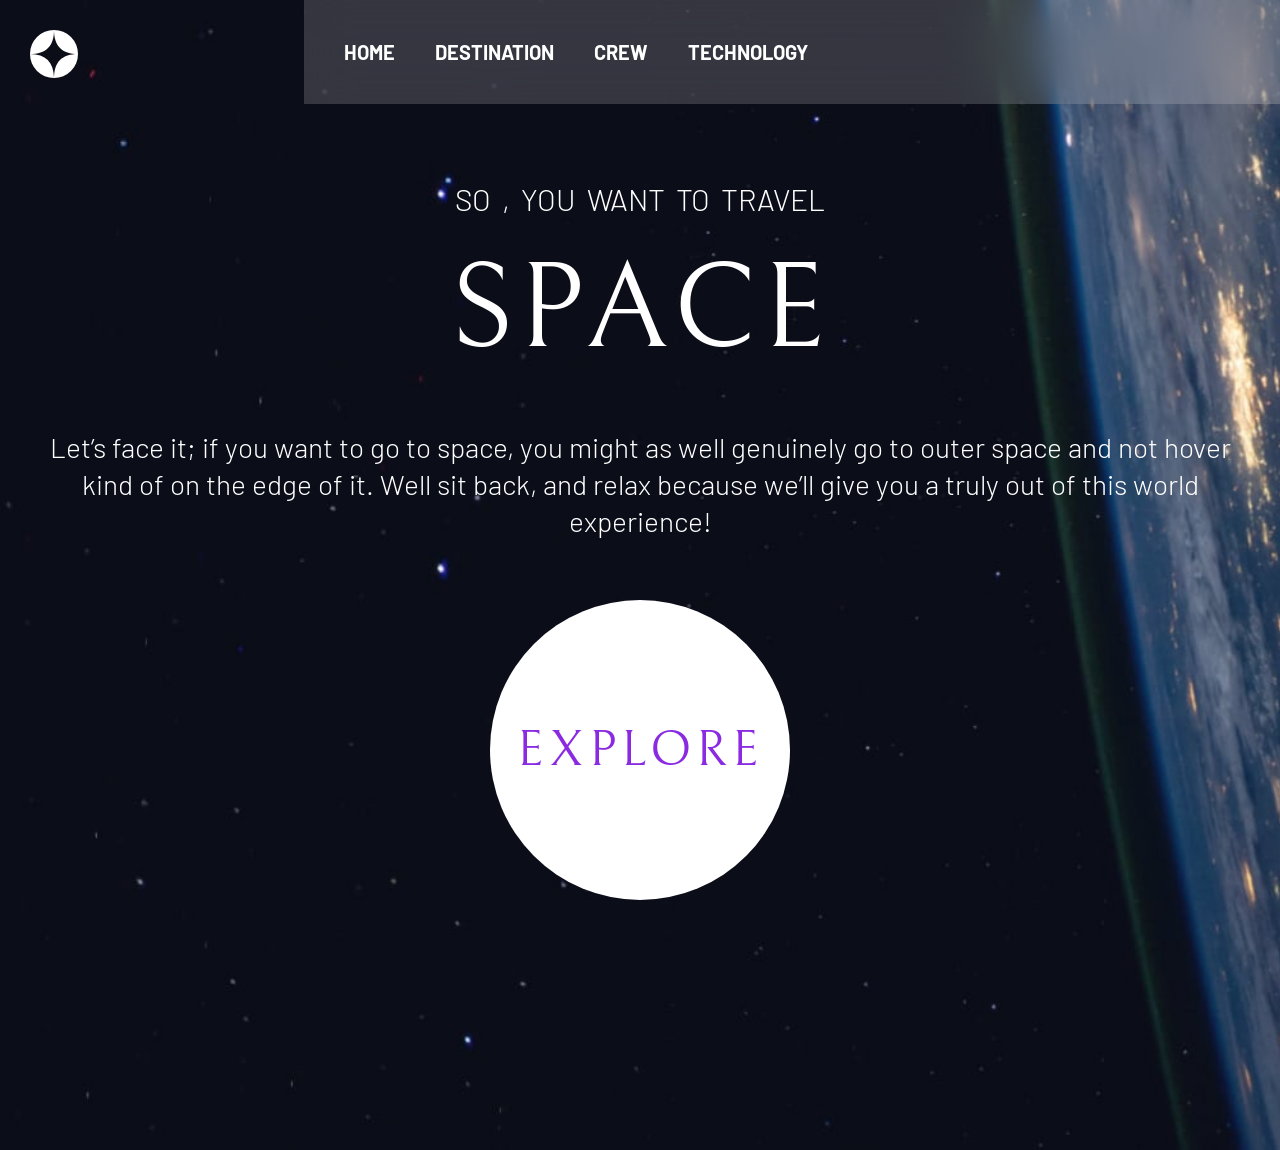
==== starter-code/index.html @ a58ea359 "first commit" ====
<!DOCTYPE html>
<html lang="en">
<head>
  <meta charset="UTF-8">
  <meta name="viewport" content="width=device-width, initial-scale=1.0">

  <link rel="icon" type="image/png" sizes="32x32" href="./assets/favicon-32x32.png">
  <link rel="stylesheet" href="style.css">
  
  <title>  Space tourism website</title>
</head>
<body>
  <header>
    <div class="left-header">
      <img src="assets/shared/logo.svg" alt="">
    </div>
    
    <div class="right-header">
      <button id="openBtn">
        <img src="assets/shared/icon-hamburger.svg" alt="" id="openMenu">
      </button>
      <div id="parentMenu">
        <div id="childMenu">
          <button id="closeBtn">
            <img src="assets/shared/icon-close.svg" alt="" id="closeMenu">
          </button>
          <ul>
           <a href="/starter-code/index.html"> <li> <span>00</span>HOME</li> </a>
           <a href="/starter-code/destination-moon.html"> <li> <span>01</span>DESTINATION</li> </a>
           <a href="/starter-code/crew-commander.html"><li> <span>02</span>CREW </li> </a>
           <a href="/starter-code/technology-vehicle.html"> <li> <span>03</span>TECHNOLOGY</li> </a>
          </ul>
        </div>
      </div>
    </div>
    <div id="header-tablet">
      <ul>
           <a href="/starter-code/index.html"> <li><span>00</span>HOME</li> </a>
           <a href="/starter-code/destination-moon.html"> <li><span>01</span> DESTINATION</li> </a>
           <a href="/starter-code/crew-commander.html"><li><span>02</span>CREW </li> </a>
           <a href="/starter-code/technology-vehicle.html"> <li><span>03</span>TECHNOLOGY</li> </a>
          </ul>
    </div>
  </header>
  <main>
    <div class="main-texts">
      <h2>
        SO , YOU WANT TO TRAVEL
      </h2>
      <h1 id="space-txt">SPACE</h1>
      <h4>
        Let’s face it; if you want to go to space, you might as well genuinely go to 
        outer space and not hover kind of on the edge of it. Well sit back, and relax 
        because we’ll give you a truly out of this world experience!
      </h4>
    </div>

    <div class="anchor-tag">
      <a href="/starter-code/destination-moon.html"><h1>EXPLORE</h1></a>
    </div>
  </main>
  <script src="index-main.js"></script>
</body>
</html>
---- starter-code/style.css ----
* {
    padding: 0;
    margin: 0;
    scroll-behavior: smooth;

}
@font-face {
    font-family:Great1 ;
    src: url(/fonts/Barlow-Bold.ttf);
}
@font-face {
    font-family: Great2;
    src: url(/fonts/Bellefair-Regular.ttf);
}
@font-face {
    font-family: Great3;
    src: url(/fonts/Barlow-Light.ttf);
}
body {
    background-image: url(/starter-code/assets/home/background-home-mobile.jpg);
    background-size: cover;
    background-repeat: no-repeat;
    color: white;
    font-family: Great1;
    padding: 30px;
}
header {
    display: flex;
    align-items: center;
    justify-content: space-between;
    margin-bottom: 100px;   
}
.right-header {
    display: flex;
    align-items: center;
    flex-direction: column;
    button {
        border: 0px solid transparent;
        background-color: transparent;
        cursor: pointer;
        #openMenu {
            width: 30px;
            margin-bottom: 10px;       
        }
    }
}
#header-tablet {
    display: none;
}
#parentMenu {
    
     position: fixed;
     top: 0;
     right: 0;
     width: 60%;
     z-index: 1000;
     display: none;
     height: 100vh;
     display: none;
}
#parentMenu.active {
    display: block;
}
#childMenu {   
    width: 100%;
    min-width: 200px;
    height: 100%;
    background:  #0b0d1729; 
    padding: 20px;
    backdrop-filter: blur(1.5rem);
}
#closeMenu {
    background: none;
    border: none;
    cursor: pointer;
    padding: 20px;
    font-size: 22px;
    font-weight: 100;
    display: block;
}
#closeBtn {
    position: fixed;
    right: 50px;
}
#childMenu ul {
    list-style-type: none;
    margin-top: 120px;
    cursor: pointer;
    font-family: Great3;
    font-weight: 400;
    li {
        font-size: 20px;
        padding: 10px;   
    }
    span {
        padding: 0px 10px;
        font-family: Great1;
        color: rgba(255, 255, 255, 1);
    } 
    a {
        text-decoration: none;
        color: white;
    }
} 
main {
    text-align: center;
     h2 {
        font-family: Great3;
        margin-bottom: 25px;
        font-weight: 100;
     }
     #space-txt {
        font-family: Great2;
        font-size: 70px;
        letter-spacing: 5px;
        margin-bottom: 20px;
        font-weight: 300;
     }
     h4 {
        font-family: Great3;
        font-weight: 400;
        line-height: 25px;
        font-size: 20px;
        margin-bottom: 60px;
     } 
}
.anchor-tag {
    background-color: white;
    border-radius: 999px;
    height: 200px;
    width: 200px;
   margin: 0px auto;
   display: flex;
   align-items: center;
   justify-content: center;
   a {
    text-decoration: none;
    color: blueviolet;
    
   }
   h1 {
    font-family: Great2;
    letter-spacing: 5px;
   }
}
@media (min-width:768px) {
    body {
        background-image: url(/starter-code/assets/home/background-home-tablet.jpg);
    }
    header {
        display: flex;
        align-items: center;
        justify-content: space-between;
    }
    #header-tablet {
        display: block;
        /* background-color: #0b0d1729; */
        /* background-color:rgba(0, 0, 0, 0.358); */
        background-color: rgba(255, 255, 255, 0.107);
        position: fixed;
        right: 0;
        top: 0;
        padding: 40px;
        a {
            text-decoration: none;
            list-style-type: none;
        }
        span {
            display: none;
        }
     ul {
        display: flex;
        align-items: center;
        gap: 40px;
     }
     li {
        color: white;
        font-size: 20px;
     }
    }
    #openBtn {
        display: none;
    }
    #closeBtn {
        display: none;
    }
    main {
        margin-bottom: 220px;
        h2 {
            font-size: 30px;
            word-spacing: 5px;
        }
        #space-txt {
            font-size: 120px;
            margin-bottom: 50px;
        }
        h4 {
            font-size: 28px;
            line-height: 37px;
            margin-bottom: 60px;
        }
    }
    .anchor-tag {
        height: 300px;
        width: 300px;
        h1{
            font-size: 50px;
            font-weight: 100;
        }
    }
}
@media (min-width:1028px) {
    body {
        background-image: url(assets/home/background-home-desktop.jpg);
    }
    span {
        display: block;
    }
    #header-tablet {
        width: 70%;
        background-color: rgba(255, 255, 255, 0.171);
        backdrop-filter: blur(1.5rem);   
        
    }}
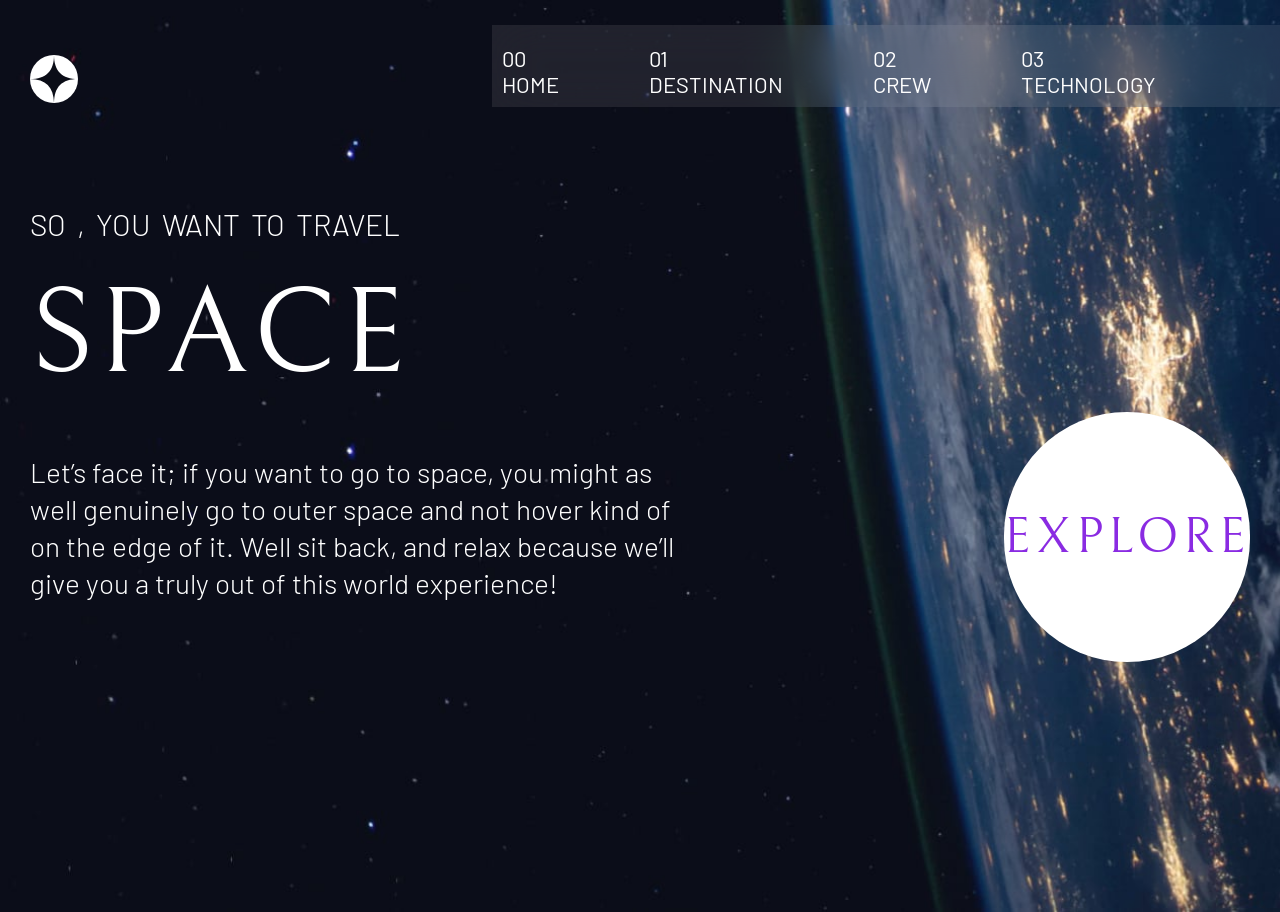
==== commit 9fabc867: "the home is now good and responsive as ever" ====
--- a/starter-code/index.html
+++ b/starter-code/index.html
@@ -41,6 +41,14 @@
            <a href="/starter-code/technology-vehicle.html"> <li><span>03</span>TECHNOLOGY</li> </a>
           </ul>
     </div>
+    <div id="header-desktop">
+       <ul>
+           <a href="/starter-code/index.html"> <li><span>00</span>HOME</li> </a>
+           <a href="/starter-code/destination-moon.html"> <li><span>01</span> DESTINATION</li> </a>
+           <a href="/starter-code/crew-commander.html"><li><span>02</span>CREW </li> </a>
+           <a href="/starter-code/technology-vehicle.html"> <li><span>03</span>TECHNOLOGY</li> </a>
+          </ul>
+    </div>
   </header>
   <main>
     <div class="main-texts">
--- a/starter-code/style.css
+++ b/starter-code/style.css
@@ -6,7 +6,7 @@
 }
 @font-face {
     font-family:Great1 ;
-    src: url(/fonts/Barlow-Bold.ttf);
+    src: url(/fonts/Barlow-Regular.ttf);
 }
 @font-face {
     font-family: Great2;
@@ -45,6 +45,9 @@
     }
 }
 #header-tablet {
+    display: none;
+}
+#header-desktop {
     display: none;
 }
 #parentMenu {
@@ -160,7 +163,8 @@
         position: fixed;
         right: 0;
         top: 0;
-        padding: 40px;
+        padding: 20px;
+        z-index: 999;
         a {
             text-decoration: none;
             list-style-type: none;
@@ -208,6 +212,9 @@
             font-weight: 100;
         }
     }
+    #header-desktop {
+        display: none;
+    }
 }
 @media (min-width:1028px) {
     body {
@@ -217,8 +224,62 @@
         display: block;
     }
     #header-tablet {
+        display: none;    
+    }
+    .left-header {
+        margin-top: 25px;
+    }
+    #header-desktop {
+        display: flex;
+        background-color: rgba(255, 255, 255, 0.092);
+        backdrop-filter: blur(1.5rem);
+        position: fixed;
+        top: 0;
+        right: 0;
+        padding: 10px;
+        width: 60%;
+        margin-top: 25px;
+        z-index: 999;
+        a {
+            text-decoration: none;
+            list-style-type: none;
+        }
+    }
+    ul {
+        display: flex;
+        align-items: center;
+        gap: 90px;
+    }
+    li {
+        color: white;
+        font-size:22px;
+        margin-top: 10px;
+    }
+    span {
+        display: flex;
+        
+    }
+    
+    main {
+        display: flex;
+        align-items: flex-end;
+        justify-content: space-between;
+        gap: 20px;
+
+    }
+    .main-texts {
+        text-align: left;
+    }
+    h4 {
         width: 70%;
-        background-color: rgba(255, 255, 255, 0.171);
-        backdrop-filter: blur(1.5rem);   
-        
-    }}+    }
+    .anchor-tag {
+        height: 250px;
+        width: 250px;
+        border-radius: 999px;
+        margin: 0px auto;
+    }
+
+}
+
+    
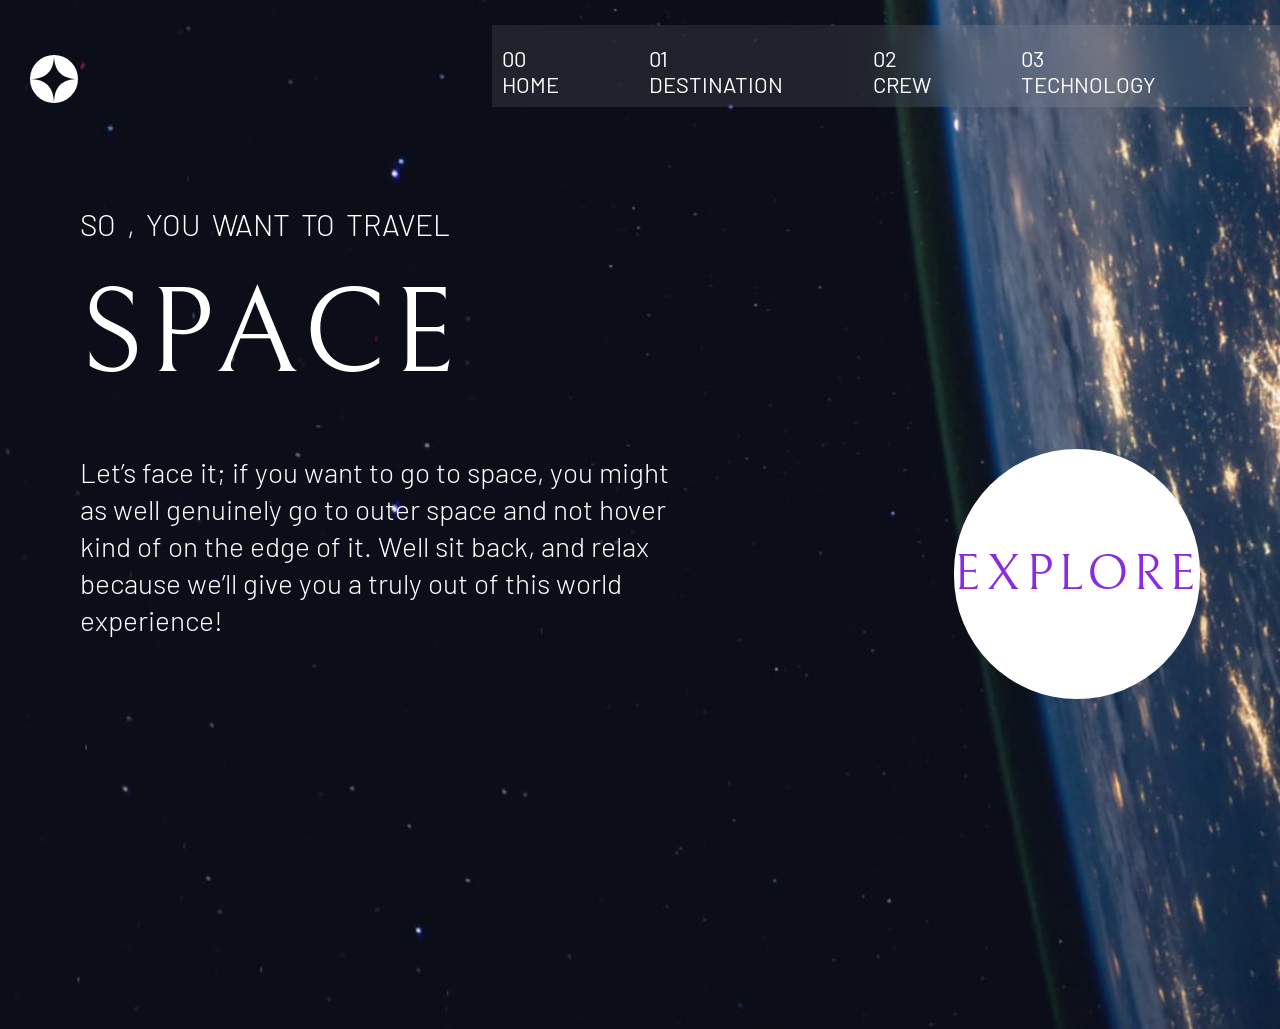
==== commit e42cb4b1: "mobile view of the moon is now ok" ====
--- a/starter-code/index.html
+++ b/starter-code/index.html
@@ -36,17 +36,18 @@
     <div id="header-tablet">
       <ul>
            <a href="/starter-code/index.html"> <li><span>00</span>HOME</li> </a>
-           <a href="/starter-code/destination-moon.html"> <li><span>01</span> DESTINATION</li> </a>
+           <a href="/destination-moon.html"><li><span>01</span> DESTINATION</li> </a>
            <a href="/starter-code/crew-commander.html"><li><span>02</span>CREW </li> </a>
            <a href="/starter-code/technology-vehicle.html"> <li><span>03</span>TECHNOLOGY</li> </a>
           </ul>
     </div>
     <div id="header-desktop">
        <ul>
+        
            <a href="/starter-code/index.html"> <li><span>00</span>HOME</li> </a>
-           <a href="/starter-code/destination-moon.html"> <li><span>01</span> DESTINATION</li> </a>
-           <a href="/starter-code/crew-commander.html"><li><span>02</span>CREW </li> </a>
-           <a href="/starter-code/technology-vehicle.html"> <li><span>03</span>TECHNOLOGY</li> </a>
+           <a href="destination-moon.html"><li><span>01</span>DESTINATION</li></a>
+           <a href="/crew-commander.html"><li><span>02</span>CREW </li> </a>
+           <a href="/technology-vehicle.html"> <li><span>03</span>TECHNOLOGY</li> </a>
           </ul>
     </div>
   </header>
@@ -64,7 +65,7 @@
     </div>
 
     <div class="anchor-tag">
-      <a href="/starter-code/destination-moon.html"><h1>EXPLORE</h1></a>
+      <a href="/destination-moon.html"><h1>EXPLORE</h1></a>
     </div>
   </main>
   <script src="index-main.js"></script>
--- a/starter-code/style.css
+++ b/starter-code/style.css
@@ -188,7 +188,7 @@
     #closeBtn {
         display: none;
     }
-    main {
+    main { 
         margin-bottom: 220px;
         h2 {
             font-size: 30px;
@@ -265,6 +265,8 @@
         align-items: flex-end;
         justify-content: space-between;
         gap: 20px;
+        padding: 0px 50px;
+        margin-bottom: 300px;
 
     }
     .main-texts {
